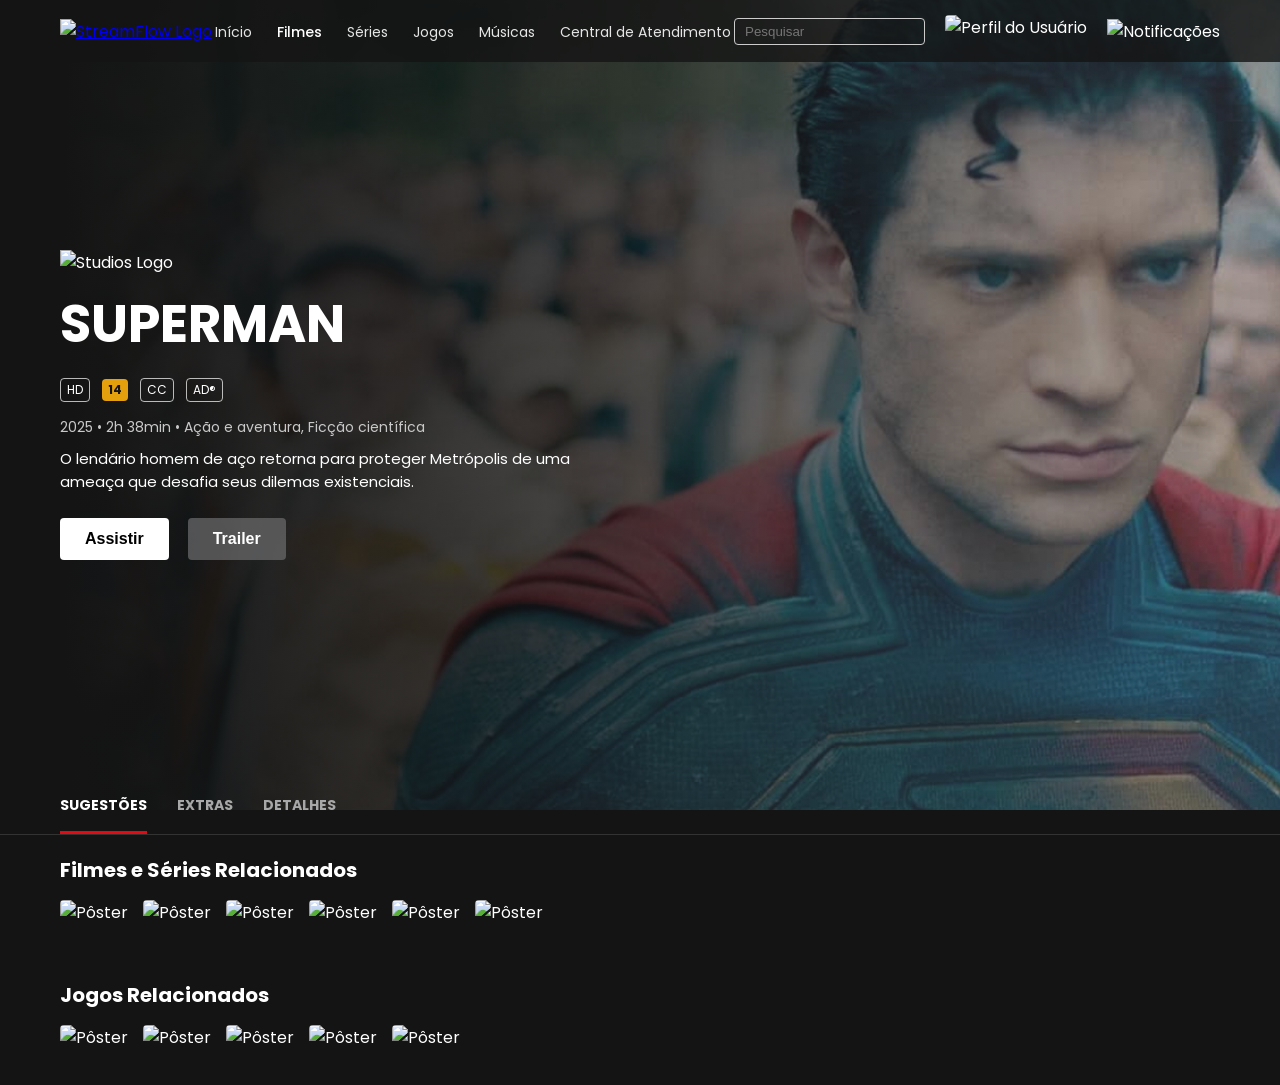
==== Stream Flow Project/movie.html @ c38ff7ef "algumas modificações" ====
<!DOCTYPE html>
<html lang="pt-br">
<head>
    <meta charset="UTF-8">
    <meta name="viewport" content="width=device-width, initial-scale=1.0">
    <title>StreamFlow - Superman</title>
    
    <link rel="stylesheet" href="style.css">
    
    <link rel="preconnect" href="https://fonts.googleapis.com">
    <link rel="preconnect" href="https://fonts.gstatic.com" crossorigin>
    <link href="https://fonts.googleapis.com/css2?family=Poppins:wght@400;500;700&display=swap" rel="stylesheet">
</head>
<body>

    <header class="main-header">
        <div class="header-content">
            <a href="#" class="logo">
                <img src="images/streamflow-logo.png" alt="StreamFlow Logo">
            </a>
            <nav class="main-nav">
                <ul>
                    <li><a href="index.html">Início</a></li>
                    <li><a href="#" class="active">Filmes</a></li>
                    <li><a href="#">Séries</a></li>
                    <li><a href="#">Jogos</a></li>
                    <li><a href="#">Músicas</a></li>
                    <li><a href="#">Central de Atendimento</a></li>
                </ul>
            </nav>
            <div class="user-menu">
                <input type="text" class="search-bar" placeholder="Pesquisar">
                <img src="images/user-avatar.png" alt="Perfil do Usuário" class="user-avatar">
                <img src="images/bell-icon.png" alt="Notificações" class="notification-bell">
            </div>
        </div>
    </header>

    <main>
        <section class="movie-hero">
            <div class="hero-details">
                <img src="images/superman-studios-logo.png" alt="Studios Logo" class="studio-logo">
                <h1 class="movie-title">SUPERMAN</h1>
                
                <div class="metadata">
                    <span class="tag">HD</span>
                    <span class="tag age-rating">14</span>
                    <span class="tag">CC</span>
                    <span class="tag">AD®</span>
                </div>

                <p class="movie-info">2025 • 2h 38min • Ação e aventura, Ficção científica</p>
                <p class="movie-description">
                    O lendário homem de aço retorna para proteger Metrópolis de uma ameaça que desafia
                    seus dilemas existenciais.
                </p>

                <div class="action-buttons">
                    <button class="btn btn-primary">Assistir</button>
                    <button class="btn btn-secondary">Trailer</button>
                </div>
            </div>
        </section>

        <nav class="content-tabs">
            <ul>
                <li><a href="#" class="active">Sugestões</a></li>
                <li><a href="#">Extras</a></li>
                <li><a href="#">Detalhes</a></li>
            </ul>
        </nav>

        <section class="carousel-section">
            <h2>Filmes e Séries Relacionados</h2>
            <div class="movie-list">
                <div class="movie-poster"><img src="images/poster-superman-1.jpg" alt="Pôster"></div>
                <div class="movie-poster"><img src="images/poster-superman-2.jpg" alt="Pôster"></div>
                <div class="movie-poster"><img src="images/poster-superman-3.jpg" alt="Pôster"></div>
                <div class="movie-poster"><img src="images/poster-superman-4.jpg" alt="Pôster"></div>
                <div class="movie-poster"><img src="images/poster-superman-5.jpg" alt="Pôster"></div>
                <div class="movie-poster"><img src="images/poster-superman-6.jpg" alt="Pôster"></div>
            </div>
        </section>
        
        <section class="carousel-section">
            <h2>Jogos Relacionados</h2>
            <div class="movie-list">
                <div class="movie-poster"><img src="images/game-poster-1.jpg" alt="Pôster"></div>
                <div class="movie-poster"><img src="images/game-poster-2.jpg" alt="Pôster"></div>
                <div class="movie-poster"><img src="images/game-poster-3.jpg" alt="Pôster"></div>
                <div class="movie-poster"><img src="images/game-poster-4.jpg" alt="Pôster"></div>
                <div class="movie-poster"><img src="images/game-poster-5.jpg" alt="Pôster"></div>
            </div>
        </section>

    </main>

</body>
</html>
---- Stream Flow Project/style.css ----
* {
    margin: 0;
    padding: 0;
    box-sizing: border-box;
}

body {
    background-color: #141414; 
    color: #ffffff; 
    font-family: 'Poppins', sans-serif;
}
* {
    margin: 0;
    padding: 0;
    box-sizing: border-box;
}

body {
    background-color: #141414; 
    color: #ffffff; 
    font-family: 'Poppins', sans-serif;
}


.main-header {
    background-color: rgba(20, 20, 20, 0.8);
    padding: 15px 60px;
    position: fixed; 
    width: 100%;
    top: 0;
    z-index: 1000;
}

.header-content {
    display: flex;
    justify-content: space-between;
    align-items: center;
}

.logo img {
    height: 35px;
}

.main-nav ul {
    list-style: none;
    display: flex;
    gap: 25px;
}

.main-nav a {
    color: #e5e5e5;
    text-decoration: none;
    font-size: 14px;
    transition: color 0.3s;
}

.main-nav a:hover, .main-nav a.active {
    color: #ffffff;
    font-weight: 500;
}

.user-menu {
    display: flex;
    align-items: center;
    gap: 20px;
}

.search-bar {
    background-color: transparent;
    border: 1px solid #ccc;
    color: white;
    padding: 5px 10px;
    border-radius: 4px;
}

.user-avatar {
    height: 32px;
    border-radius: 4px;
}

.notification-bell {
    height: 24px;
}


.hero-section {
    height: 80vh; 
    background-image: linear-gradient(to top, rgba(20, 20, 20, 1) 10%, rgba(20, 20, 20, 0) 50%), url('images/superman-background.jpg');
    background-size: cover;
    background-position: center top;
    display: flex;
    flex-direction: column;
    justify-content: center;
    padding-left: 60px;
}

.hero-studio-logo {
    width: 150px;
    margin-bottom: 10px;
}

.hero-title {
    font-size: 60px;
    font-weight: 700;
    text-transform: uppercase;
    margin-bottom: 20px;
}

.hero-buttons .btn {
    padding: 12px 25px;
    border: none;
    border-radius: 4px;
    font-size: 16px;
    font-weight: 700;
    margin-right: 15px;
    cursor: pointer;
    transition: opacity 0.3s;
}

.hero-buttons .btn:hover {
    opacity: 0.8;
}

.btn-primary {
    background-color: #ffffff;
    color: #000000;
}

.btn-secondary {
    background-color: rgba(109, 109, 110, 0.7);
    color: #ffffff;
}


.carousel-section {
    padding: 20px 60px;
}

.carousel-section h2 {
    font-size: 20px;
    font-weight: 700;
    margin-bottom: 15px;
}

.movie-list {
    display: flex;
    gap: 15px;
    overflow-x: auto; 
    overflow-y: hidden;
    padding-bottom: 15px; 
}


.movie-list::-webkit-scrollbar {
    display: none;
}

.movie-poster img {
    width: 180px; 
    border-radius: 4px;
    transition: transform 0.3s ease;
}

.movie-poster img:hover {
    transform: scale(1.05); 
    cursor: pointer;
}


.movie-hero {
    height: 90vh; 
  
    background-image: 
        linear-gradient(to right, rgba(20, 20, 20, 1) 5%, rgba(20, 20, 20, 0.5) 60%, rgba(20, 20, 20, 0) 100%), 
        url('images/superman-details-background.jpg.png');
    background-size: cover;
    background-position: center top;
    display: flex;
    align-items: center; 
    padding: 0 60px;
}

.hero-details {
    max-width: 50%;
}

.studio-logo {
    width: 120px;
    margin-bottom: 10px;
}

.movie-title {
    font-size: 52px;
    font-weight: 700;
    margin-bottom: 15px;
}

.metadata {
    display: flex;
    align-items: center;
    gap: 12px;
    margin-bottom: 15px;
}

.metadata .tag {
    border: 1px solid rgba(255, 255, 255, 0.7);
    padding: 2px 6px;
    font-size: 12px;
    border-radius: 4px;
}

.metadata .age-rating {
    background-color: #e5a00d;
    color: #141414;
    border: none;
    font-weight: 700;
}

.movie-info {
    font-size: 14px;
    color: #c9c9c9;
    margin-bottom: 10px;
}

.movie-description {
    font-size: 15px;
    line-height: 1.5;
    margin-bottom: 25px;
    max-width: 550px;
}

.action-buttons .btn {
    padding: 12px 25px;
    border: none;
    border-radius: 4px;
    font-size: 16px;
    font-weight: 700;
    margin-right: 15px;
    cursor: pointer;
    transition: opacity 0.3s;
}

.action-buttons .btn:hover {
    opacity: 0.8;
}


.content-tabs {
    padding: 0 60px;
    border-bottom: 1px solid #333;
    margin-top: -30px; 
    position: relative; 
    z-index: 10;
}

.content-tabs ul {
    list-style: none;
    display: flex;
    gap: 30px;
}

.content-tabs a {
    color: #a8a8a8;
    text-decoration: none;
    text-transform: uppercase;
    font-size: 14px;
    font-weight: 700;
    display: inline-block;
    padding: 15px 0;
    border-bottom: 3px solid transparent; 
    transition: all 0.3s;
}

.content-tabs a.active, .content-tabs a:hover {
    color: #ffffff;
    border-bottom-color: #e50914; 
}

.main-header {
    background-color: rgba(20, 20, 20, 0.8);
    padding: 15px 60px;
    position: fixed; 
    width: 100%;
    top: 0;
    z-index: 1000;
}

.header-content {
    display: flex;
    justify-content: space-between;
    align-items: center;
}

.logo img {
    height: 35px;
}

.main-nav ul {
    list-style: none;
    display: flex;
    gap: 25px;
}

.main-nav a {
    color: #e5e5e5;
    text-decoration: none;
    font-size: 14px;
    transition: color 0.3s;
}

.main-nav a:hover, .main-nav a.active {
    color: #ffffff;
    font-weight: 500;
}

.user-menu {
    display: flex;
    align-items: center;
    gap: 20px;
}

.search-bar {
    background-color: transparent;
    border: 1px solid #ccc;
    color: white;
    padding: 5px 10px;
    border-radius: 4px;
}

.user-avatar {
    height: 32px;
    border-radius: 4px;
}

.notification-bell {
    height: 24px;
}


.hero-section {
    height: 80vh; 
    background-image: linear-gradient(to top, rgba(20, 20, 20, 1) 10%, rgba(20, 20, 20, 0) 50%), url('images/superman-background.jpg');
    background-size: cover;
    background-position: center top;
    display: flex;
    flex-direction: column;
    justify-content: center;
    padding-left: 60px;
}

.hero-studio-logo {
    width: 150px;
    margin-bottom: 10px;
}

.hero-title {
    font-size: 60px;
    font-weight: 700;
    text-transform: uppercase;
    margin-bottom: 20px;
}

.hero-buttons .btn {
    padding: 12px 25px;
    border: none;
    border-radius: 4px;
    font-size: 16px;
    font-weight: 700;
    margin-right: 15px;
    cursor: pointer;
    transition: opacity 0.3s;
}

.hero-buttons .btn:hover {
    opacity: 0.8;
}

.btn-primary {
    background-color: #ffffff;
    color: #000000;
}

.btn-secondary {
    background-color: rgba(109, 109, 110, 0.7);
    color: #ffffff;
}


.carousel-section {
    padding: 20px 60px;
}

.carousel-section h2 {
    font-size: 20px;
    font-weight: 700;
    margin-bottom: 15px;
}

.movie-list {
    display: flex;
    gap: 15px;
    overflow-x: auto; 
    overflow-y: hidden;
    padding-bottom: 15px; 
}


.movie-list::-webkit-scrollbar {
    display: none;
}

.movie-poster img {
    width: 180px; 
    border-radius: 4px;
    transition: transform 0.3s ease;
}

.movie-poster img:hover {
    transform: scale(1.05); 
    cursor: pointer;
}
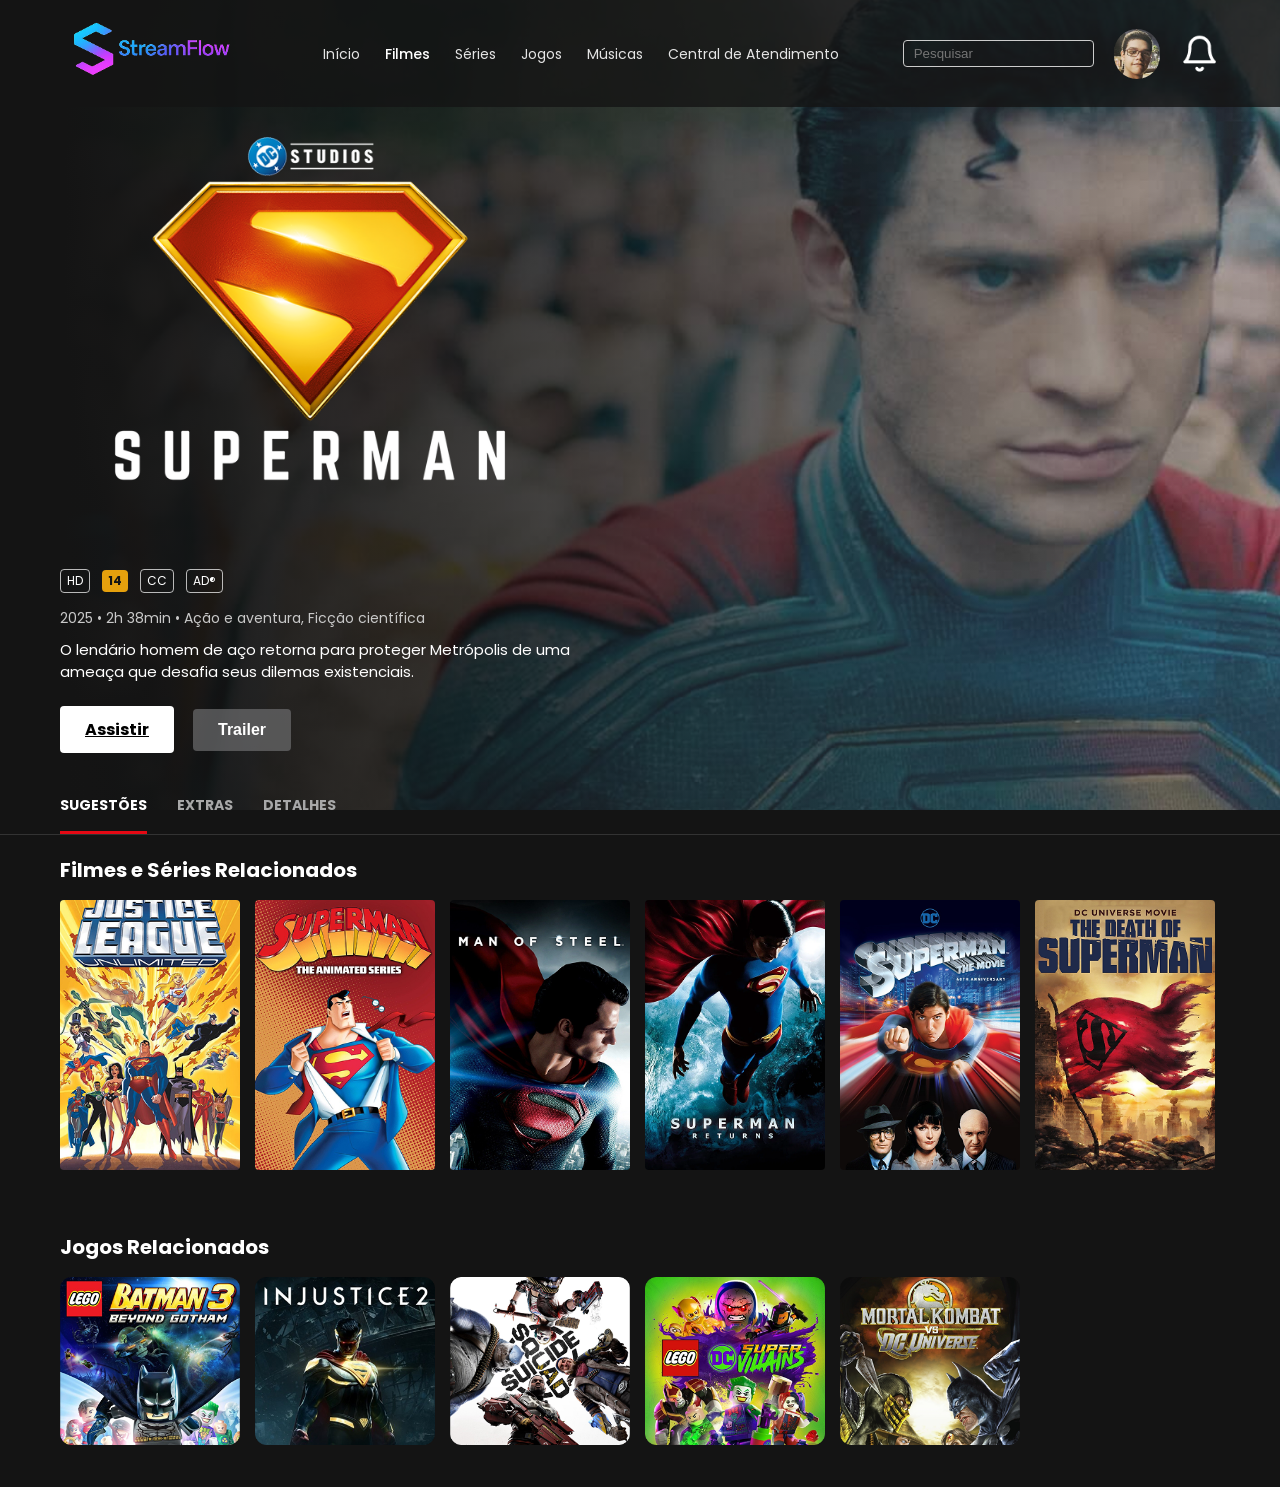
==== commit f3271b96: "Superman Ficou Fraco" ====
--- a/Stream Flow Project/movie.html
+++ b/Stream Flow Project/movie.html
@@ -16,7 +16,7 @@
     <header class="main-header">
         <div class="header-content">
             <a href="#" class="logo">
-                <img src="images/streamflow-logo.png" alt="StreamFlow Logo">
+                <img src="images/LogoStreaming.png" alt="StreamFlow Logo">
             </a>
             <nav class="main-nav">
                 <ul>
@@ -30,8 +30,8 @@
             </nav>
             <div class="user-menu">
                 <input type="text" class="search-bar" placeholder="Pesquisar">
-                <img src="images/user-avatar.png" alt="Perfil do Usuário" class="user-avatar">
-                <img src="images/bell-icon.png" alt="Notificações" class="notification-bell">
+                <img src="images/Nicolas.png" alt="Perfil do Usuário" class="user-avatar">
+                <img src="images/Bell.png" alt="Notificações" class="notification-bell">
             </div>
         </div>
     </header>
@@ -39,8 +39,8 @@
     <main>
         <section class="movie-hero">
             <div class="hero-details">
-                <img src="images/superman-studios-logo.png" alt="Studios Logo" class="studio-logo">
-                <h1 class="movie-title">SUPERMAN</h1>
+                <img src="images/Filme-Logo.png" alt="Studios Logo" class="studio-logo">
+        
                 
                 <div class="metadata">
                     <span class="tag">HD</span>
@@ -56,7 +56,7 @@
                 </p>
 
                 <div class="action-buttons">
-                    <button class="btn btn-primary">Assistir</button>
+                    <a href="C:\Users\clebson.junior\STREAM-FLOW\Video\Superman-Ficou-Fraco.mp4" class="btn btn-primary">Assistir</a>
                     <button class="btn btn-secondary">Trailer</button>
                 </div>
             </div>
@@ -73,23 +73,23 @@
         <section class="carousel-section">
             <h2>Filmes e Séries Relacionados</h2>
             <div class="movie-list">
-                <div class="movie-poster"><img src="images/poster-superman-1.jpg" alt="Pôster"></div>
-                <div class="movie-poster"><img src="images/poster-superman-2.jpg" alt="Pôster"></div>
-                <div class="movie-poster"><img src="images/poster-superman-3.jpg" alt="Pôster"></div>
-                <div class="movie-poster"><img src="images/poster-superman-4.jpg" alt="Pôster"></div>
-                <div class="movie-poster"><img src="images/poster-superman-5.jpg" alt="Pôster"></div>
-                <div class="movie-poster"><img src="images/poster-superman-6.jpg" alt="Pôster"></div>
+                <div class="movie-poster"><img src="images/image 11.png" alt="Pôster"></div>
+                <div class="movie-poster"><img src="images/image 12.png" alt="Pôster"></div>
+                <div class="movie-poster"><img src="images/image 13.png" alt="Pôster"></div>
+                <div class="movie-poster"><img src="images/image 14.png" alt="Pôster"></div>
+                <div class="movie-poster"><img src="images/image 15.png" alt="Pôster"></div>
+                <div class="movie-poster"><img src="images/image 16.png" alt="Pôster"></div>
             </div>
         </section>
         
         <section class="carousel-section">
             <h2>Jogos Relacionados</h2>
             <div class="movie-list">
-                <div class="movie-poster"><img src="images/game-poster-1.jpg" alt="Pôster"></div>
-                <div class="movie-poster"><img src="images/game-poster-2.jpg" alt="Pôster"></div>
-                <div class="movie-poster"><img src="images/game-poster-3.jpg" alt="Pôster"></div>
-                <div class="movie-poster"><img src="images/game-poster-4.jpg" alt="Pôster"></div>
-                <div class="movie-poster"><img src="images/game-poster-5.jpg" alt="Pôster"></div>
+                <div class="movie-poster"><img src="images/Rectangle 142.png" alt="Pôster"></div>
+                <div class="movie-poster"><img src="images/Rectangle 139.png" alt="Pôster"></div>
+                <div class="movie-poster"><img src="images/Rectangle 140.png" alt="Pôster"></div>
+                <div class="movie-poster"><img src="images/Rectangle 141.png" alt="Pôster"></div>
+                <div class="movie-poster"><img src="images/Rectangle 143.png" alt="Pôster"></div>
             </div>
         </section>
 
--- a/Stream Flow Project/style.css
+++ b/Stream Flow Project/style.css
@@ -40,6 +40,9 @@
 
 .logo img {
     height: 35px;
+    height: 70px;
+    width: 200px;
+    border-radius: 4px;
 }
 
 .main-nav ul {
@@ -84,20 +87,23 @@
 }
 
 
+
+
 .hero-section {
     height: 80vh; 
-    background-image: linear-gradient(to top, rgba(20, 20, 20, 1) 10%, rgba(20, 20, 20, 0) 50%), url('images/superman-background.jpg');
+    background-image: linear-gradient(to top, rgba(20, 20, 20, 1) 10%, rgba(20, 20, 20, 0) 50%), url('images/superman-details-background.jpg.png');
     background-size: cover;
     background-position: center top;
     display: flex;
     flex-direction: column;
     justify-content: center;
     padding-left: 60px;
+    
 }
 
 .hero-studio-logo {
     width: 150px;
-    margin-bottom: 10px;
+    margin-bottom: 199px;
 }
 
 .hero-title {
@@ -170,6 +176,13 @@
 
 .movie-hero {
     height: 90vh; 
+
+    .logo img {
+        height: 35px;
+        height: 70px;
+        width: 200px;
+        border-radius: 4px;
+    }
   
     background-image: 
         linear-gradient(to right, rgba(20, 20, 20, 1) 5%, rgba(20, 20, 20, 0.5) 60%, rgba(20, 20, 20, 0) 100%), 
@@ -186,8 +199,8 @@
 }
 
 .studio-logo {
-    width: 120px;
-    margin-bottom: 10px;
+    width: 500px;
+    margin-bottom: 2px;
 }
 
 .movie-title {
@@ -293,7 +306,10 @@
 }
 
 .logo img {
-    height: 35px;
+    height: 70px;
+    width: 200px;
+    border-radius: 4px;
+    
 }
 
 .main-nav ul {
@@ -318,6 +334,8 @@
     display: flex;
     align-items: center;
     gap: 20px;
+
+
 }
 
 .search-bar {
@@ -329,18 +347,18 @@
 }
 
 .user-avatar {
-    height: 32px;
-    border-radius: 4px;
+    height: 50px;
+    border-radius: 50px;
 }
 
 .notification-bell {
-    height: 24px;
+    height: 40px;
 }
 
 
 .hero-section {
     height: 80vh; 
-    background-image: linear-gradient(to top, rgba(20, 20, 20, 1) 10%, rgba(20, 20, 20, 0) 50%), url('images/superman-background.jpg');
+    background-image: linear-gradient(to top, rgba(20, 20, 20, 1) 10%, rgba(20, 20, 20, 0) 50%), url('images/Superman-Home.png');
     background-size: cover;
     background-position: center top;
     display: flex;
@@ -350,24 +368,18 @@
 }
 
 .hero-studio-logo {
-    width: 150px;
-    margin-bottom: 10px;
-}
-
-.hero-title {
-    font-size: 60px;
-    font-weight: 700;
-    text-transform: uppercase;
-    margin-bottom: 20px;
+    width: 500px;
+    margin-bottom: 2px;
 }
 
 .hero-buttons .btn {
-    padding: 12px 25px;
+    padding: 12px 50px;
     border: none;
     border-radius: 4px;
     font-size: 16px;
     font-weight: 700;
-    margin-right: 15px;
+    margin-right: 0px;
+    margin-left: 40px;
     cursor: pointer;
     transition: opacity 0.3s;
 }
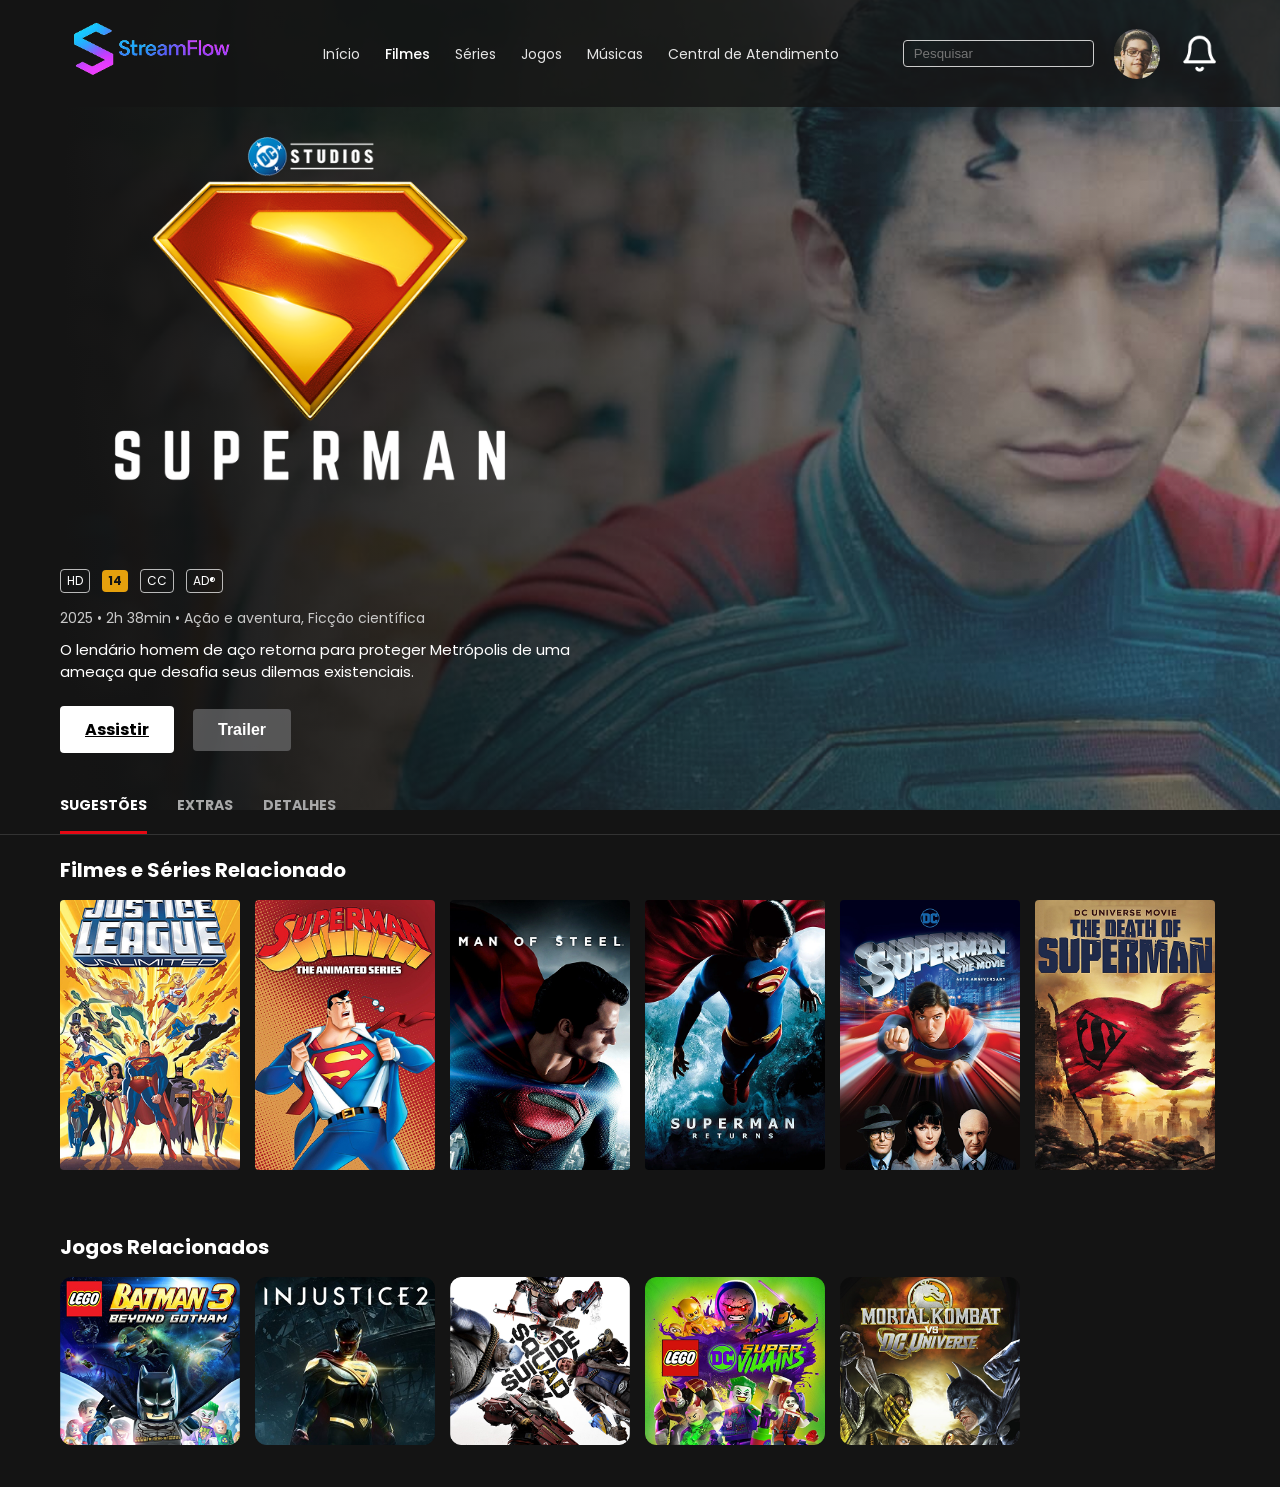
==== commit fb933f51: "Olá Binho" ====
--- a/Stream Flow Project/movie.html
+++ b/Stream Flow Project/movie.html
@@ -71,7 +71,7 @@
         </nav>
 
         <section class="carousel-section">
-            <h2>Filmes e Séries Relacionados</h2>
+            <h2>Filmes e Séries Relacionado</h2>
             <div class="movie-list">
                 <div class="movie-poster"><img src="images/image 11.png" alt="Pôster"></div>
                 <div class="movie-poster"><img src="images/image 12.png" alt="Pôster"></div>
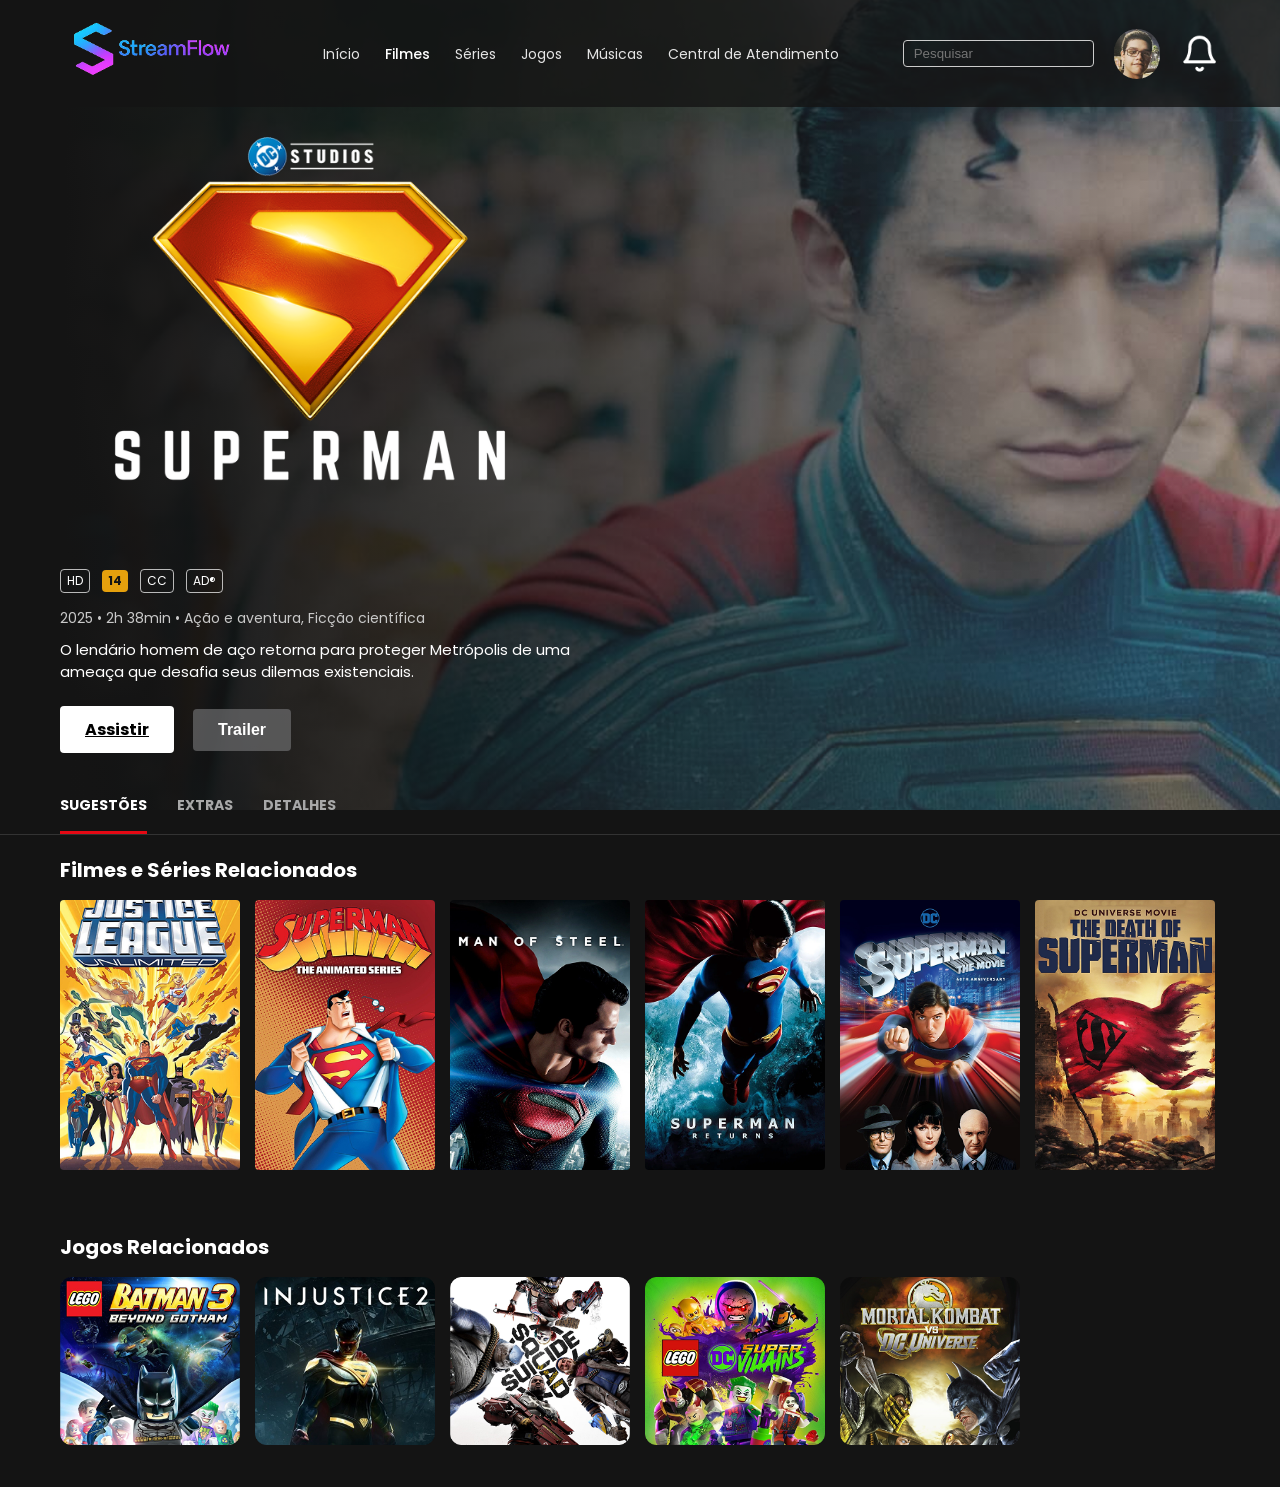
==== commit 4921719e: "OLÁ BINHO 2" ====
--- a/Stream Flow Project/movie.html
+++ b/Stream Flow Project/movie.html
@@ -71,7 +71,7 @@
         </nav>
 
         <section class="carousel-section">
-            <h2>Filmes e Séries Relacionado</h2>
+            <h2>Filmes e Séries Relacionados</h2>
             <div class="movie-list">
                 <div class="movie-poster"><img src="images/image 11.png" alt="Pôster"></div>
                 <div class="movie-poster"><img src="images/image 12.png" alt="Pôster"></div>
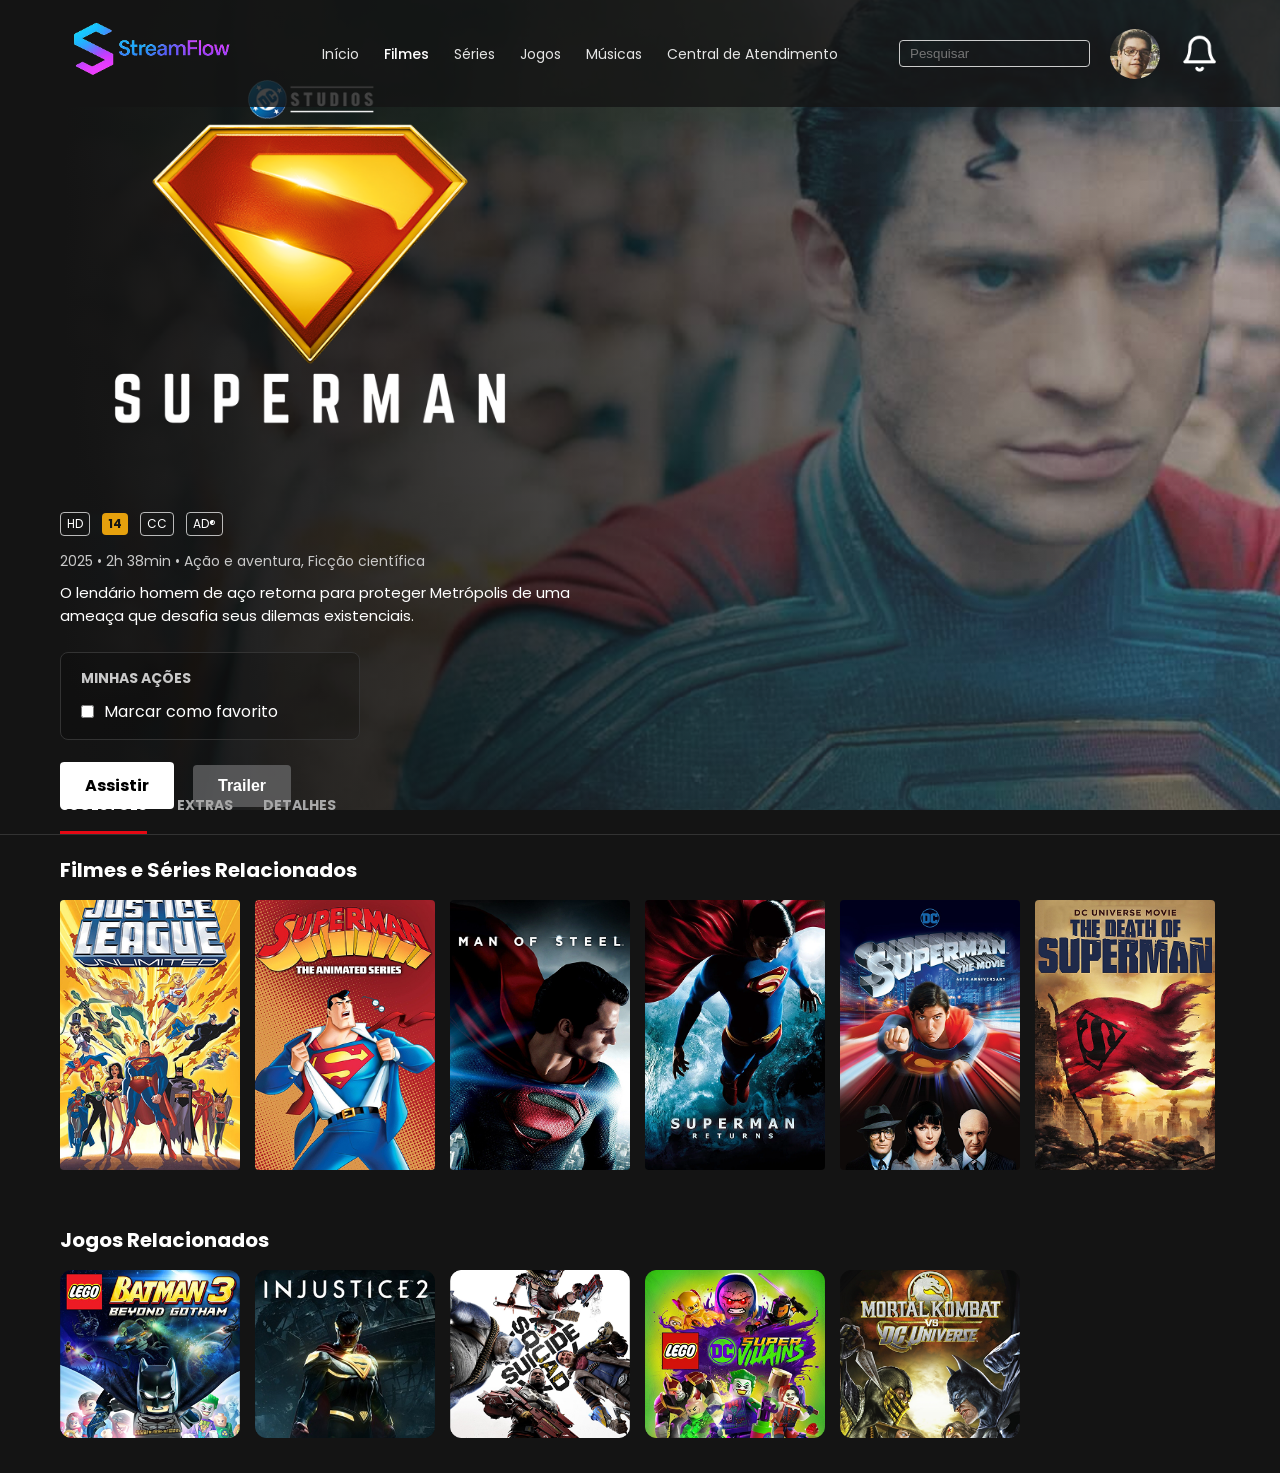
==== commit 1a928e2b: "Front pronto pra apresentação" ====
--- a/Stream Flow Project/movie.html
+++ b/Stream Flow Project/movie.html
@@ -55,11 +55,22 @@
                     seus dilemas existenciais.
                 </p>
 
+                <div class="user-actions-panel">
+                    <h4>Minhas Ações</h4>
+                    <ul>
+                        <li>
+                            <input type="checkbox" id="favorite-checkbox">
+                            <label for="favorite-checkbox">Marcar como favorito</label>
+                        </li>
+                        </ul>
+                </div>
+
                 <div class="action-buttons">
                     <a href="C:\Users\clebson.junior\STREAM-FLOW\Video\Superman-Ficou-Fraco.mp4" class="btn btn-primary">Assistir</a>
                     <button class="btn btn-secondary">Trailer</button>
                 </div>
             </div>
+
         </section>
 
         <nav class="content-tabs">
--- a/Stream Flow Project/style.css
+++ b/Stream Flow Project/style.css
@@ -1,32 +1,28 @@
-
-* {
+/* ESTILOS GLOBAIS */
+   * {
     margin: 0;
     padding: 0;
     box-sizing: border-box;
 }
 
 body {
-    background-color: #141414; 
-    color: #ffffff; 
+    background-color: #141414;
+    color: #ffffff;
     font-family: 'Poppins', sans-serif;
 }
-* {
-    margin: 0;
-    padding: 0;
-    box-sizing: border-box;
-}
-
-body {
-    background-color: #141414; 
-    color: #ffffff; 
-    font-family: 'Poppins', sans-serif;
-}
-
-
+
+a {
+    text-decoration: none;
+    color: inherit; 
+}
+
+/* COMPONENTES REUTILIZÁVEIS */
+
+/*  Cabeçalho Principal */
 .main-header {
     background-color: rgba(20, 20, 20, 0.8);
     padding: 15px 60px;
-    position: fixed; 
+    position: fixed;
     width: 100%;
     top: 0;
     z-index: 1000;
@@ -39,12 +35,12 @@
 }
 
 .logo img {
-    height: 35px;
-    height: 70px;
+    height: 70px; 
     width: 200px;
     border-radius: 4px;
 }
 
+/* Navegação Principal  */
 .main-nav ul {
     list-style: none;
     display: flex;
@@ -53,16 +49,17 @@
 
 .main-nav a {
     color: #e5e5e5;
-    text-decoration: none;
     font-size: 14px;
     transition: color 0.3s;
 }
 
-.main-nav a:hover, .main-nav a.active {
+.main-nav a:hover,
+.main-nav a.active {
     color: #ffffff;
     font-weight: 500;
 }
 
+/*  Menu do Usuário  */
 .user-menu {
     display: flex;
     align-items: center;
@@ -78,42 +75,19 @@
 }
 
 .user-avatar {
-    height: 32px;
-    border-radius: 4px;
+    height: 50px; 
+    width: 50px;
+    border-radius: 50%;
+    object-fit: cover; 
 }
 
 .notification-bell {
-    height: 24px;
-}
-
-
-
-
-.hero-section {
-    height: 80vh; 
-    background-image: linear-gradient(to top, rgba(20, 20, 20, 1) 10%, rgba(20, 20, 20, 0) 50%), url('images/superman-details-background.jpg.png');
-    background-size: cover;
-    background-position: center top;
-    display: flex;
-    flex-direction: column;
-    justify-content: center;
-    padding-left: 60px;
-    
-}
-
-.hero-studio-logo {
-    width: 150px;
-    margin-bottom: 199px;
-}
-
-.hero-title {
-    font-size: 60px;
-    font-weight: 700;
-    text-transform: uppercase;
-    margin-bottom: 20px;
-}
-
-.hero-buttons .btn {
+    height: 40px; 
+    cursor: pointer;
+}
+
+/* Botões Padrão */
+.btn {
     padding: 12px 25px;
     border: none;
     border-radius: 4px;
@@ -124,7 +98,7 @@
     transition: opacity 0.3s;
 }
 
-.hero-buttons .btn:hover {
+.btn:hover {
     opacity: 0.8;
 }
 
@@ -138,7 +112,7 @@
     color: #ffffff;
 }
 
-
+/* Seção de Carrossel de Filmes/Séries */
 .carousel-section {
     padding: 20px 60px;
 }
@@ -152,61 +126,73 @@
 .movie-list {
     display: flex;
     gap: 15px;
-    overflow-x: auto; 
+    overflow-x: auto;
     overflow-y: hidden;
-    padding-bottom: 15px; 
-}
-
+    padding-bottom: 15px;
+}
 
 .movie-list::-webkit-scrollbar {
-    display: none;
+    display: none; 
 }
 
 .movie-poster img {
-    width: 180px; 
+    width: 180px;
     border-radius: 4px;
     transition: transform 0.3s ease;
+    display: block;
 }
 
 .movie-poster img:hover {
-    transform: scale(1.05); 
+    transform: scale(1.05);
     cursor: pointer;
 }
 
 
+
+/*  PÁGINA INICIAL */
+.hero-section {
+    height: 80vh;
+    background-image: linear-gradient(to top, rgba(20, 20, 20, 1) 10%, rgba(20, 20, 20, 0) 50%), url('images/Superman-Home.png');
+    background-size: cover;
+    background-position: center top;
+    display: flex;
+    flex-direction: column;
+    justify-content: center;
+    padding-left: 60px;
+}
+
+.hero-section .hero-studio-logo {
+    width: 500px;
+    margin-bottom: 2px;
+}
+
+.hero-section .hero-buttons .btn {
+    padding: 12px 50px; 
+    margin-left: 40px;
+    margin-right: 0px;
+}
+
+/*  PÁGINA DE DETALHES DO FILME */
 .movie-hero {
-    height: 90vh; 
-
-    .logo img {
-        height: 35px;
-        height: 70px;
-        width: 200px;
-        border-radius: 4px;
-    }
-  
-    background-image: 
-        linear-gradient(to right, rgba(20, 20, 20, 1) 5%, rgba(20, 20, 20, 0.5) 60%, rgba(20, 20, 20, 0) 100%), 
+    position: relative;
+    height: 90vh;
+    background-image:
+        linear-gradient(to right, rgba(20, 20, 20, 1) 5%, rgba(20, 20, 20, 0.5) 60%, rgba(20, 20, 20, 0) 100%),
         url('images/superman-details-background.jpg.png');
     background-size: cover;
     background-position: center top;
     display: flex;
-    align-items: center; 
+    align-items: center;
     padding: 0 60px;
 }
 
-.hero-details {
+.movie-hero .hero-details {
     max-width: 50%;
 }
 
-.studio-logo {
+.movie-hero .studio-logo {
     width: 500px;
     margin-bottom: 2px;
-}
-
-.movie-title {
-    font-size: 52px;
-    font-weight: 700;
-    margin-bottom: 15px;
 }
 
 .metadata {
@@ -243,27 +229,44 @@
     max-width: 550px;
 }
 
-.action-buttons .btn {
-    padding: 12px 25px;
-    border: none;
-    border-radius: 4px;
+.user-actions-panel {
+    border: 1px solid #333;
+    background-color: rgba(0, 0, 0, 0.2);
+    border-radius: 8px;
+    padding: 15px 20px;
+    margin-bottom: 25px;
+    max-width: 300px;
+}
+
+.user-actions-panel h4 {
+    margin: 0 0 10px 0;
+    font-size: 14px;
+    text-transform: uppercase;
+    color: #c9c9c9;
+}
+
+.user-actions-panel ul {
+    list-style: none;
+    padding: 0;
+    margin: 0;
+}
+
+.user-actions-panel li {
+    display: flex;
+    align-items: center;
+    gap: 10px;
+}
+
+.user-actions-panel label {
     font-size: 16px;
-    font-weight: 700;
-    margin-right: 15px;
     cursor: pointer;
-    transition: opacity 0.3s;
-}
-
-.action-buttons .btn:hover {
-    opacity: 0.8;
-}
-
+}
 
 .content-tabs {
     padding: 0 60px;
     border-bottom: 1px solid #333;
-    margin-top: -30px; 
-    position: relative; 
+    margin-top: -30px;
+    position: relative;
     z-index: 10;
 }
 
@@ -275,160 +278,125 @@
 
 .content-tabs a {
     color: #a8a8a8;
-    text-decoration: none;
     text-transform: uppercase;
     font-size: 14px;
     font-weight: 700;
     display: inline-block;
     padding: 15px 0;
-    border-bottom: 3px solid transparent; 
+    border-bottom: 3px solid transparent;
     transition: all 0.3s;
 }
 
-.content-tabs a.active, .content-tabs a:hover {
+.content-tabs a.active,
+.content-tabs a:hover {
     color: #ffffff;
-    border-bottom-color: #e50914; 
-}
-
-.main-header {
-    background-color: rgba(20, 20, 20, 0.8);
-    padding: 15px 60px;
-    position: fixed; 
-    width: 100%;
-    top: 0;
-    z-index: 1000;
-}
-
-.header-content {
+    border-bottom-color: #e50914;
+}
+
+/* PÁGINA DE PERFIL */
+body.perfil { 
+    background: linear-gradient( to bottom, #1C91BC 0%, #000000 59%, #C83898 100%);
+}
+
+.perfil-container {
+    
+}
+
+.perfil-header .topo-nav {
     display: flex;
     justify-content: space-between;
     align-items: center;
-}
-
-.logo img {
-    height: 70px;
-    width: 200px;
-    border-radius: 4px;
-    
-}
-
-.main-nav ul {
-    list-style: none;
-    display: flex;
-    gap: 25px;
-}
-
-.main-nav a {
+    padding: 15px 20px;
+    position: relative;
+}
+
+.perfil-header .topo-nav h1 {
+    position: absolute;
+    left: 50%;
+    transform: translateX(-50%);
+    margin: 0;
+    font-size: 2em;
+    letter-spacing: 2px;
+}
+
+.perfil-header .btn-voltar {
     color: #e5e5e5;
-    text-decoration: none;
-    font-size: 14px;
-    transition: color 0.3s;
-}
-
-.main-nav a:hover, .main-nav a.active {
-    color: #ffffff;
-    font-weight: 500;
-}
-
-.user-menu {
+    z-index: 10;
+    font-size: 0.9em;
+}
+
+.info-usuario {
     display: flex;
     align-items: center;
     gap: 20px;
-
-
-}
-
-.search-bar {
-    background-color: transparent;
-    border: 1px solid #ccc;
-    color: white;
-    padding: 5px 10px;
-    border-radius: 4px;
-}
-
-.user-avatar {
-    height: 50px;
-    border-radius: 50px;
-}
-
-.notification-bell {
-    height: 40px;
-}
-
-
-.hero-section {
-    height: 80vh; 
-    background-image: linear-gradient(to top, rgba(20, 20, 20, 1) 10%, rgba(20, 20, 20, 0) 50%), url('images/Superman-Home.png');
-    background-size: cover;
-    background-position: center top;
-    display: flex;
-    flex-direction: column;
+    padding: 20px;
+}
+
+.info-usuario .foto-perfil {
+    width: 180px;
+    height: 180px;
+    border-radius: 50%;
+    object-fit: cover;
+}
+
+.info-usuario h2 {
+    font-family: 'Lucida Sans', 'Lucida Sans Regular', 'Lucida Grande', 'Lucida Sans Unicode', Geneva, Verdana, sans-serif;
+    font-weight: 700;
+    font-size: 250%;
+}
+
+.estatisticas-container {
+    display: grid;
+    grid-template-columns: repeat(3, 1fr);
+    text-align: center;
+    padding: 15px 0;
+    border-bottom: 1px solid rgba(255, 255, 255, 0.425);
+}
+
+.stat-valor {
+    font-family: 'Lucida Sans', 'Lucida Sans Regular', 'Lucida Grande', 'Lucida Sans Unicode', Geneva, Verdana, sans-serif;
+    font-size: 2em;
+    font-weight: bold;
+}
+
+.stat-label {
+    font-size: 0.8em;
+    color: #c0c0c0;
+}
+
+.lista-preferencias {
+    padding: 30px 20px;
+}
+
+.secao-lista h3 {
+    display: flex;
+    align-items: center;
+    margin-bottom: 15px;
+}
+
+.icone-editar {
+    background-color: white;
+    border-radius: 50%;
+    width: 20px;
+    height: 20px;
+    display: flex;
     justify-content: center;
-    padding-left: 60px;
-}
-
-.hero-studio-logo {
-    width: 500px;
-    margin-bottom: 2px;
-}
-
-.hero-buttons .btn {
-    padding: 12px 50px;
-    border: none;
-    border-radius: 4px;
-    font-size: 16px;
-    font-weight: 700;
-    margin-right: 0px;
-    margin-left: 40px;
+    align-items: center;
+    margin-left: 10px;
     cursor: pointer;
-    transition: opacity 0.3s;
-}
-
-.hero-buttons .btn:hover {
-    opacity: 0.8;
-}
-
-.btn-primary {
-    background-color: #ffffff;
-    color: #000000;
-}
-
-.btn-secondary {
-    background-color: rgba(109, 109, 110, 0.7);
-    color: #ffffff;
-}
-
-
-.carousel-section {
-    padding: 20px 60px;
-}
-
-.carousel-section h2 {
-    font-size: 20px;
-    font-weight: 700;
-    margin-bottom: 15px;
-}
-
-.movie-list {
+}
+
+.icone-editar img {
+    height: 12px;
+}
+
+.galeria-capas {
     display: flex;
     gap: 15px;
-    overflow-x: auto; 
-    overflow-y: hidden;
-    padding-bottom: 15px; 
-}
-
-
-.movie-list::-webkit-scrollbar {
+    overflow-x: auto;
+    padding-bottom: 15px;
+}
+
+.galeria-capas::-webkit-scrollbar {
     display: none;
-}
-
-.movie-poster img {
-    width: 180px; 
-    border-radius: 4px;
-    transition: transform 0.3s ease;
-}
-
-.movie-poster img:hover {
-    transform: scale(1.05); 
-    cursor: pointer;
 }
